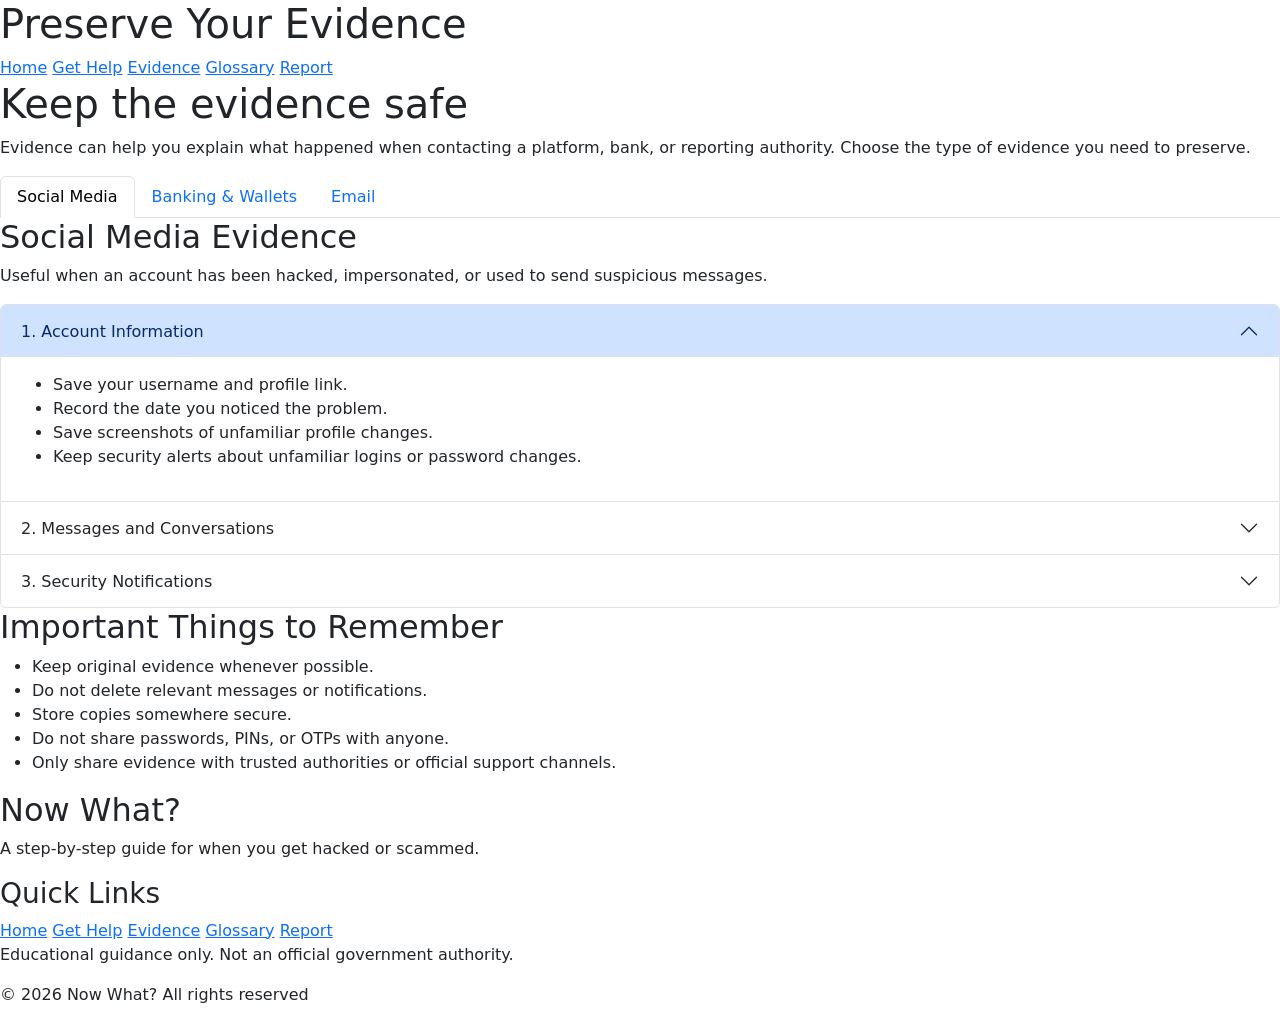
==== evidence.html @ eea25f43 "Upload Now What project" ====
<!DOCTYPE html>
<html lang="en">
<head>
    <meta charset="UTF-8">
    <meta name="viewport" content="width=device-width, initial-scale=1.0">
    <title>Evidence | Now What?</title>

    <link href="https://cdn.jsdelivr.net/npm/bootstrap@5.3.3/dist/css/bootstrap.min.css" rel="stylesheet">

    <link rel="stylesheet" href="css/style.css">
</head>
<body>
    
    <header class = "site-header">

        <h1>Preserve Your Evidence</h1>

        <nav>
            <a href="index.html" >Home</a>
            <a href="get-help.html">Get Help</a>
            <a href="evidence.html" aria-current="page">Evidence</a>
            <a href="glossary.html">Glossary</a>
            <a href="report.html">Report</a>
        </nav>

    </header>
      
<main>
    <section class="page-intro">
        <h1>Keep the evidence safe</h1>
        <p>
            Evidence can help you explain what happened when contacting
            a platform, bank, or reporting authority.
            Choose the type of evidence you need to preserve.
        </p>
    </section>

    <section class="evidence-guide">

        <!-- Evidence category tabs -->
        <ul class="nav nav-tabs" id="evidenceTabs" role="tablist">

            <li class="nav-item" role="presentation">
                <button class="nav-link active"
                    id="social-tab"
                    data-bs-toggle="tab"
                    data-bs-target="#social"
                    type="button"
                    role="tab">
                    Social Media
                </button>
            </li>

            <li class="nav-item" role="presentation">
                <button class="nav-link"
                    id="bank-tab"
                    data-bs-toggle="tab"
                    data-bs-target="#bank"
                    type="button"
                    role="tab">
                    Banking & Wallets
                </button>
            </li>

            <li class="nav-item" role="presentation">
                <button class="nav-link"
                    id="email-tab"
                    data-bs-toggle="tab"
                    data-bs-target="#email"
                    type="button"
                    role="tab">
                    Email
                </button>
            </li>

        </ul>

        <!-- Tab content -->
        <div class="tab-content" id="evidenceTabContent">

            <!-- SOCIAL MEDIA -->
            <div class="tab-pane fade show active"
                id="social" role="tabpanel">

                <h2>Social Media Evidence</h2>
                <p>Useful when an account has been hacked, impersonated, or used to send suspicious messages.</p>

                <div class="accordion" id="socialAccordion">

                    <div class="accordion-item">
                        <h3 class="accordion-header">
                            <button class="accordion-button"
                                type="button"
                                data-bs-toggle="collapse"
                                data-bs-target="#socialOne">
                                1. Account Information
                            </button>
                        </h3>
                        <div id="socialOne"
                            class="accordion-collapse collapse show"
                            data-bs-parent="#socialAccordion">
                            <div class="accordion-body">
                                <ul>
                                    <li>Save your username and profile link.</li>
                                    <li>Record the date you noticed the problem.</li>
                                    <li>Save screenshots of unfamiliar profile changes.</li>
                                    <li>Keep security alerts about unfamiliar logins or password changes.</li>
                                </ul>
                            </div>
                        </div>
                    </div>

                    <div class="accordion-item">
                        <h3 class="accordion-header">
                            <button class="accordion-button collapsed"
                                type="button"
                                data-bs-toggle="collapse"
                                data-bs-target="#socialTwo">
                                2. Messages and Conversations
                            </button>
                        </h3>
                        <div id="socialTwo"
                            class="accordion-collapse collapse"
                            data-bs-parent="#socialAccordion">
                            <div class="accordion-body">
                                <ul>
                                    <li>Capture relevant messages with their dates and times.</li>
                                    <li>Keep the sender's username or profile link.</li>
                                    <li>Preserve messages showing suspicious requests or threats.</li>
                                    <li>Do not edit the original screenshots.</li>
                                </ul>
                            </div>
                        </div>
                    </div>

                    <div class="accordion-item">
                        <h3 class="accordion-header">
                            <button class="accordion-button collapsed"
                                type="button"
                                data-bs-toggle="collapse"
                                data-bs-target="#socialThree">
                                3. Security Notifications
                            </button>
                        </h3>
                        <div id="socialThree"
                            class="accordion-collapse collapse"
                            data-bs-parent="#socialAccordion">
                            <div class="accordion-body">
                                <ul>
                                    <li>Save password-change notifications.</li>
                                    <li>Keep alerts about new devices or login locations.</li>
                                    <li>Save messages from the platform's official support team.</li>
                                </ul>
                            </div>
                        </div>
                    </div>

                </div>
            </div>

            <!-- BANKING AND WALLETS -->
            <div class="tab-pane fade"
                id="bank" role="tabpanel">

                <h2>Banking and Wallet Evidence</h2>
                <p>Useful when money has been transferred without permission or lost through a scam.</p>

                <div class="accordion" id="bankAccordion">

                    <div class="accordion-item">
                        <h3 class="accordion-header">
                            <button class="accordion-button"
                                type="button"
                                data-bs-toggle="collapse"
                                data-bs-target="#bankOne">
                                1. Transaction Details
                            </button>
                        </h3>
                        <div id="bankOne"
                            class="accordion-collapse collapse show"
                            data-bs-parent="#bankAccordion">
                            <div class="accordion-body">
                                <ul>
                                    <li>Save the transaction receipt.</li>
                                    <li>Record the transaction ID or reference number.</li>
                                    <li>Note the transaction date, time, and amount.</li>
                                    <li>Keep available recipient details for the bank or reporting authority.</li>
                                </ul>
                            </div>
                        </div>
                    </div>

                    <div class="accordion-item">
                        <h3 class="accordion-header">
                            <button class="accordion-button collapsed"
                                type="button"
                                data-bs-toggle="collapse"
                                data-bs-target="#bankTwo">
                                2. Communication Records
                            </button>
                        </h3>
                        <div id="bankTwo"
                            class="accordion-collapse collapse"
                            data-bs-parent="#bankAccordion">
                            <div class="accordion-body">
                                <ul>
                                    <li>Save messages exchanged with the suspected scammer.</li>
                                    <li>Keep relevant phone numbers, usernames, and payment requests.</li>
                                    <li>Save complaint reference numbers and responses from your bank.</li>
                                </ul>
                            </div>
                        </div>
                    </div>

                    <div class="accordion-item">
                        <h3 class="accordion-header">
                            <button class="accordion-button collapsed"
                                type="button"
                                data-bs-toggle="collapse"
                                data-bs-target="#bankThree">
                                3. Protect Your Financial Information
                            </button>
                        </h3>
                        <div id="bankThree"
                            class="accordion-collapse collapse"
                            data-bs-parent="#bankAccordion">
                            <div class="accordion-body">
                                <ul>
                                    <li>Contact your bank through its official app or phone number.</li>
                                    <li>Ask about securing your account or card.</li>
                                    <li>Never share your PIN, password, or OTP as evidence.</li>
                                    <li>Do not post bank statements or full account details publicly.</li>
                                </ul>
                            </div>
                        </div>
                    </div>

                </div>
            </div>

            <!-- EMAIL -->
            <div class="tab-pane fade"
                id="email" role="tabpanel">

                <h2>Email Evidence</h2>
                <p>Useful when dealing with phishing emails, suspicious attachments, or unauthorised account access.</p>

                <div class="accordion" id="emailAccordion">

                    <div class="accordion-item">
                        <h3 class="accordion-header">
                            <button class="accordion-button"
                                type="button"
                                data-bs-toggle="collapse"
                                data-bs-target="#emailOne">
                                1. Sender Information
                            </button>
                        </h3>
                        <div id="emailOne"
                            class="accordion-collapse collapse show"
                            data-bs-parent="#emailAccordion">
                            <div class="accordion-body">
                                <ul>
                                    <li>Save the sender's email address.</li>
                                    <li>Record the subject line and date received.</li>
                                    <li>Check whether the sender address looks different from the organisation it claims to represent.</li>
                                </ul>
                            </div>
                        </div>
                    </div>

                    <div class="accordion-item">
                        <h3 class="accordion-header">
                            <button class="accordion-button collapsed"
                                type="button"
                                data-bs-toggle="collapse"
                                data-bs-target="#emailTwo">
                                2. Email Content
                            </button>
                        </h3>
                        <div id="emailTwo"
                            class="accordion-collapse collapse"
                            data-bs-parent="#emailAccordion">
                            <div class="accordion-body">
                                <ul>
                                    <li>Preserve the original email where possible.</li>
                                    <li>Take screenshots showing the message and sender.</li>
                                    <li>Keep suspicious links visible in your evidence without opening them.</li>
                                    <li>Do not download or open suspicious attachments.</li>
                                </ul>
                            </div>
                        </div>
                    </div>

                    <div class="accordion-item">
                        <h3 class="accordion-header">
                            <button class="accordion-button collapsed"
                                type="button"
                                data-bs-toggle="collapse"
                                data-bs-target="#emailThree">
                                3. Account Security Alerts
                            </button>
                        </h3>
                        <div id="emailThree"
                            class="accordion-collapse collapse"
                            data-bs-parent="#emailAccordion">
                            <div class="accordion-body">
                                <ul>
                                    <li>Save unfamiliar login notifications.</li>
                                    <li>Keep password-reset and recovery notifications.</li>
                                    <li>Record the date and time of suspicious account activity.</li>
                                </ul>
                            </div>
                        </div>
                    </div>

                </div>
            </div>

        </div>
    </section>

    <section class="evidence-reminder">
        <h2>Important Things to Remember</h2>
        <ul>
            <li>Keep original evidence whenever possible.</li>
            <li>Do not delete relevant messages or notifications.</li>
            <li>Store copies somewhere secure.</li>
            <li>Do not share passwords, PINs, or OTPs with anyone.</li>
            <li>Only share evidence with trusted authorities or official support channels.</li>
        </ul>
    </section>

</main>

    

    <footer class = "site-footer">
        <div class = "footer-content">
            <div class="footer-about">
                <h2>Now What?</h2>
                <p>A step-by-step guide for when you get
                hacked or scammed.</p>
            </div>
            <div class = "footer-link">
                <h3>Quick Links</h3>

                <a href="index.html">Home</a>
                <a href="get-help.html">Get Help</a>
                <a href="evidence.html">Evidence</a>
                <a href="glossary.html">Glossary</a>
                <a href="report.html">Report</a>
            </div>
        </div>

        <div class = "footer-bottom">
            <p>Educational guidance only. Not an official
            government authority.</p>
            <p>© 2026 Now What? All rights reserved</p>
        </div>
    </footer>
<script src="https://cdn.jsdelivr.net/npm/bootstrap@5.3.3/dist/js/bootstrap.bundle.min.js"></script>    
</body>
</html>
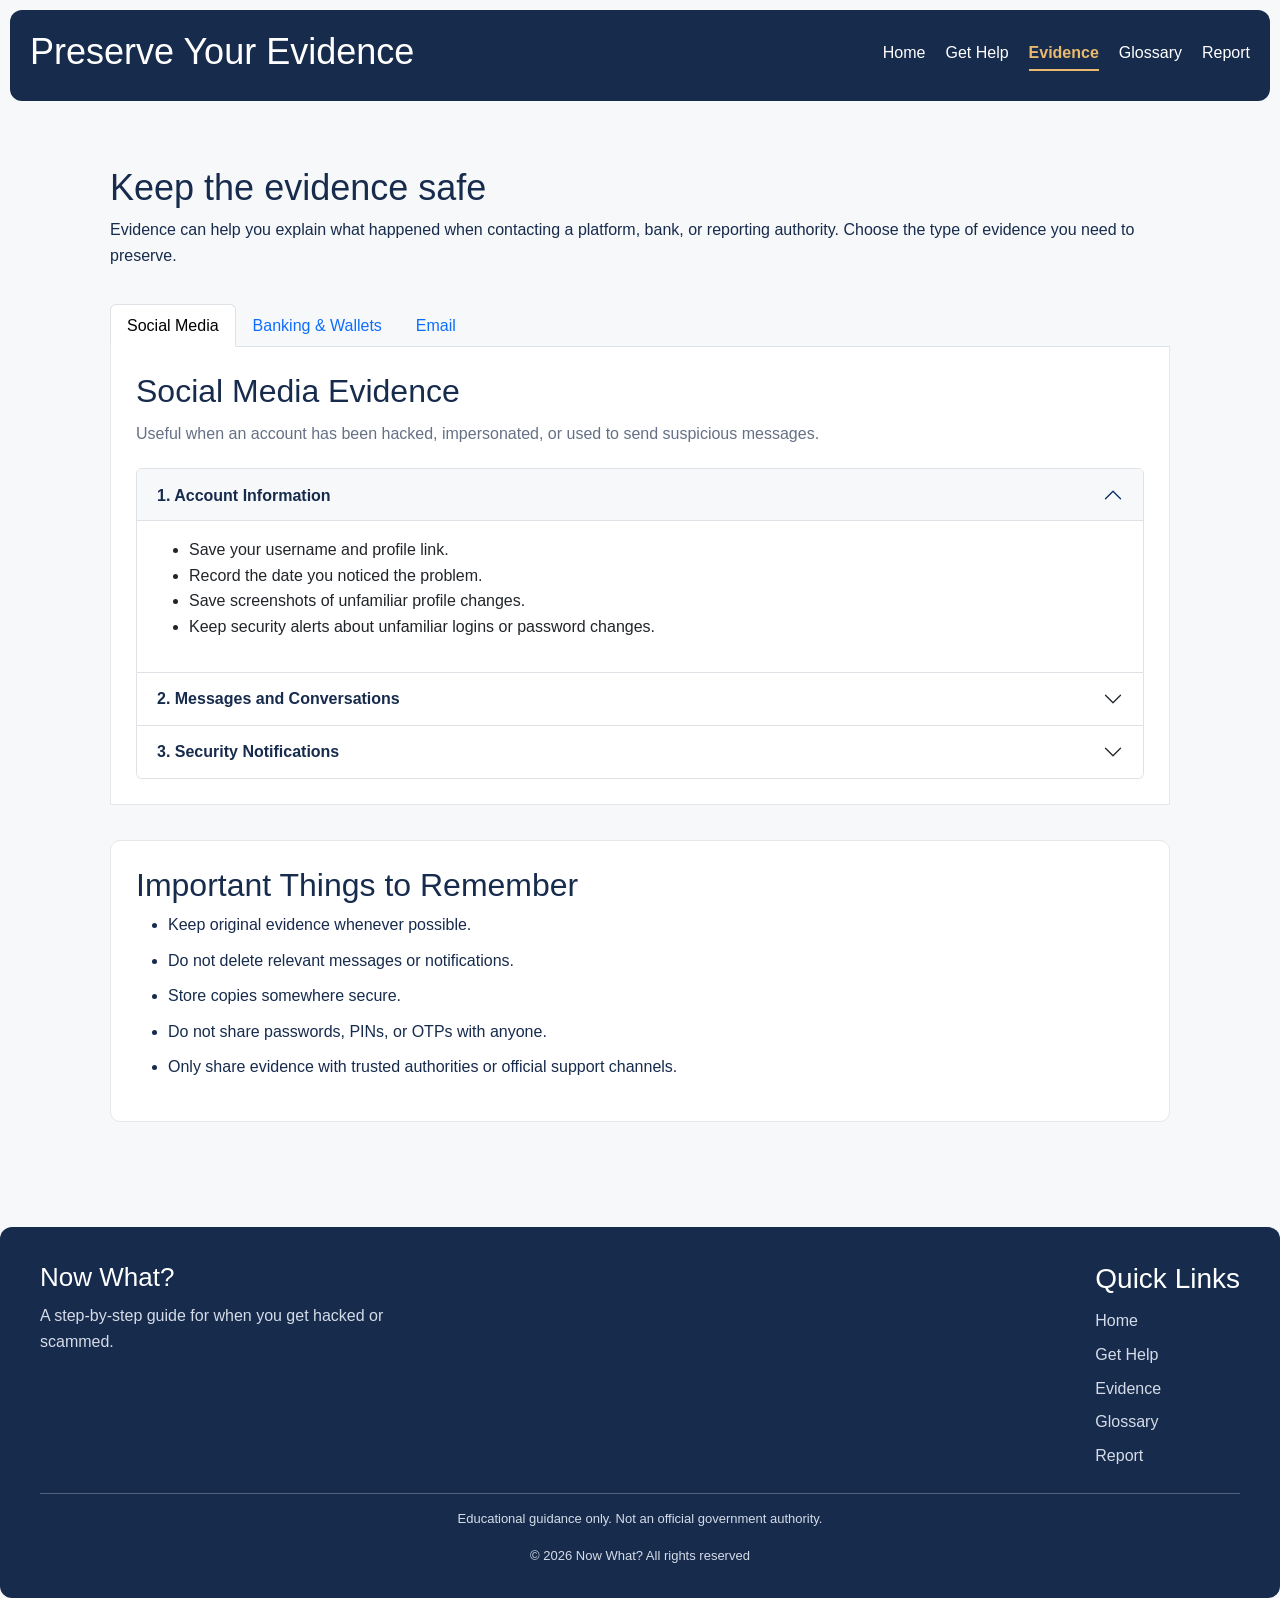
==== commit f3504376: "Fix HTML encoding issues in evidence.html" ====
--- a/evidence.html
+++ b/evidence.html
@@ -7,7 +7,7 @@
 
     <link href="https://cdn.jsdelivr.net/npm/bootstrap@5.3.3/dist/css/bootstrap.min.css" rel="stylesheet">
 
-    <link rel="stylesheet" href="css/style.css">
+    <link rel="stylesheet" href="style.css">
 </head>
 <body>
     
@@ -361,4 +361,4 @@
     </footer>
 <script src="https://cdn.jsdelivr.net/npm/bootstrap@5.3.3/dist/js/bootstrap.bundle.min.js"></script>    
 </body>
-</html>+</html>
--- a/style.css
+++ b/style.css
@@ -0,0 +1,543 @@
+main{
+    max-width: 1100px;
+    margin: 0 auto;
+    padding: 20px;
+}
+body{
+    font-family: Arial, Helvetica, sans-serif;
+    line-height: 1.6;
+    background-color: #F7F8FA ;
+    color: #172B4D;
+    margin: 0;
+}
+h1{
+    font-size: 36px;
+    line-height: 1.2;
+}
+.site-header{
+    background-color: #172B4D;
+    color: white;
+    padding: 20px;
+    margin: 10px;
+    border-radius: 12px;
+    display: flex;
+    justify-content: space-between;
+    align-items: center;
+}
+.hero{
+    padding: 40px 20px;
+    margin-bottom: 30px;
+}
+.situation-card{
+    background-color: white;
+    padding: 20px;
+    border-radius: 12px;
+    transition: transform 0.2s ease;
+    box-shadow: 0 2px 8px rgba(0,0,0,0.05);
+    border: 1px solid #E5E7EB;
+}
+.situation-card h3{
+    font-size: 20px;
+    margin-bottom: 8px;
+}
+.situation-card p{
+    color: #667085;
+    font-size: 15px;
+}
+.situation-card a{
+    display: inline-block;
+    background-color: #172B4D;
+    color: white;
+    text-decoration: none;
+    padding: 10px 16px;
+    border-radius: 6px;
+    margin-top: 10px;
+}
+.situation-card a:hover{
+    background-color: #29466F;
+}
+.situation-card:hover{
+    transform: translateY(-4px);
+}
+.situations-section {
+    display: grid;
+    grid-template-columns: 1fr 1fr;
+    gap: 20px;
+}
+nav{
+    display: flex;
+    gap: 20px;
+}
+nav a{
+    color: white;
+    text-decoration: none;
+    
+}
+nav a:hover{
+    color: #E9B96E;
+}
+@media (max-width: 600px)
+{
+    .site-header{
+        flex-direction: column;
+        align-items: flex-start;
+        gap: 15px;
+    }
+    nav{
+        flex-wrap: wrap;
+    }
+    .situations-section{
+        grid-template-columns: 1fr;
+    }
+    .glossary-grid{
+        grid-template-columns: 1fr;
+    }
+}
+.intro-text{
+    font-size: 30px;
+    font-weight: bold;
+    max-width: 650px;
+}
+.supporting-text{
+    font-size: 17px;
+    color: #667085;
+    max-width: 600px;
+}
+#guidance-section{
+    margin-top: 30px;
+}
+.guidance-step{
+    background-color: white;
+    border: 1px solid #E5E7EB;
+    border-radius: 10px;
+    padding: 16px;
+    margin-bottom: 12px;
+    display: flex;
+    align-items: center;
+    gap: 12px;
+}
+.guidance-step input{
+    width: 18px;
+    height: 18px;
+    accent-color: #172B4D;
+    cursor: pointer;
+}
+.progress-container{
+    margin: 20px 0;
+}
+.progress-track{
+    width: 100%;
+    height: 10px;
+    background-color: #E5E7EB;
+    border-radius: 10px;
+    overflow: hidden;
+}
+#progress-bar{
+    width: 0%;
+    height: 100%;
+    background-color: #172B4D;
+    border-radius: 10px;
+    transition: width 0.3s ease;
+}
+.evidence-card {
+    background-color: white;
+    border: 1px solid #E5E7EB;
+    border-radius: 10px;
+    padding: 20px;
+    margin-bottom: 15px;
+}
+
+.evidence-card p{
+    color: #667085;
+}
+.glossary-grid{
+    display: grid;
+    grid-template-columns: repeat(3, 1fr);
+    gap: 20px;
+}
+.glossary-card{
+    background-color: white;
+    border: 1px solid #E5E7EB;
+    border-radius: 12px;
+    padding: 20px;
+    transition: transform 0.2s ease;
+}
+.glossary-card h3{
+    font-size: 20px;
+    margin-bottom: 10px;
+}
+.glossary-card:hover{
+    transform: translateY(-4px);
+}
+input{
+    margin-top: 20px;
+    margin-bottom: 20px;
+}
+.report-grid{
+    display:grid;
+    grid-template-columns: repeat(3,1fr);
+    gap: 20px;
+}
+.report-grid .evidence-card{
+    margin-bottom: 0;
+    transition: transform 0.2s ease;
+}
+.report-grid .evidence-card:hover{
+    transform: translateY(-4px);
+}
+.report-grid a{
+    display: inline-block;
+    background-color: #172B4D;
+    color: white;
+    text-decoration: none;
+    padding: 10px 14px;
+    border-radius: 6px;
+    margin-top: 10px;
+}
+.report-grid a:hover{
+    background-color: #29466F;
+}
+.disclaimer{
+    background-color: #E9EEF5;
+    border-left: 4px solid #172B4D;
+    border-radius: 8px;
+    padding: 15px 20px;
+    margin-top: 35px;
+}
+.disclaimer p{
+    color: #667085;
+    font-size: 14px;
+    margin: 0;
+}
+@media (max-width: 600px){
+    .report-grid{
+        grid-template-columns: 1fr;
+    }
+}
+.site-footer{
+    background-color: #172B4D;
+    color: white;
+    padding: 35px 40px 15px;
+    margin-top: 50px;
+    border-radius: 12px;
+}
+.footer-content{
+    display: flex;
+    justify-content: space-between;
+    gap: 40px;
+    margin-bottom: 25px;
+}
+.footer-about{
+    max-width: 350px;
+}
+.footer-about h2{
+    font-size: 26px;
+    margin-bottom: 10px;
+}
+.footer-about p{
+    color: #D5DCE8;
+}
+.footer-link{
+    display: flex;
+    flex-direction: column;
+    gap: 8px;
+}
+.footer-link h3{
+    margin-bottom: 5px;
+}
+.footer-link a{
+    color: #D5DCE8;
+    text-decoration: none;
+}
+.footer-link a:hover{
+    color: #E9B96E;
+}
+.footer-bottom{
+    border-top: 1px solid #52627A;
+    padding-top: 15px;
+    text-align: center;
+    color: #D5DCE8;
+    font-size: 13px;
+}
+@media(max-width: 600px)
+{
+    .site-footer{
+        padding: 25px 20px 15px;
+    }
+    .footer-content{
+        flex-direction: column;
+        gap: 25px;
+    }
+}
+
+.question {
+    background: white;
+    padding: 18px;
+    margin: 18px 0;
+    border: 1px solid #E5E7EB;
+    border-radius: 10px;
+}
+
+.question h4 {
+    margin-bottom: 12px;
+}
+
+.question label {
+    display: inline-block;
+    margin: 7px 0;
+}
+
+#show-guidance {
+    background: #172B4D;
+    color: white;
+    padding: 12px 20px;
+    border: none;
+    border-radius: 6px;
+    cursor: pointer;
+}
+
+#show-guidance:hover {
+    background: #29466F;
+}
+
+.page-intro {
+    margin: 35px 0;
+}
+
+.evidence-guide {
+    margin: 30px 0;
+}
+
+.tab-content {
+    background: white;
+    padding: 25px;
+    border: 1px solid #E5E7EB;
+    border-top: none;
+}
+
+.tab-pane h2 {
+    margin-bottom: 10px;
+}
+
+.tab-pane > p {
+    color: #667085;
+    margin-bottom: 22px;
+}
+
+.accordion-button {
+    color: #172B4D;
+    font-weight: 600;
+}
+
+.accordion-button:not(.collapsed) {
+    background-color: #F7F8FA;
+    color: #172B4D;
+}
+
+.evidence-reminder {
+    background: white;
+    padding: 25px;
+    border: 1px solid #E5E7EB;
+    border-radius: 10px;
+    margin: 35px 0;
+}
+
+.evidence-reminder li {
+    margin-bottom: 10px;
+}
+
+@media (max-width: 600px) {
+    .tab-content {
+        padding: 15px;
+    }
+
+    .nav-tabs .nav-link {
+        padding: 8px;
+        font-size: 13px;
+    }
+}
+
+.glossary-filters {
+    display: flex;
+    flex-wrap: wrap;
+    gap: 10px;
+    margin: 20px 0;
+}
+
+.filter-btn {
+    background: white;
+    color: #172B4D;
+    border: 1px solid #E5E7EB;
+    padding: 9px 16px;
+    border-radius: 20px;
+    cursor: pointer;
+}
+
+.filter-btn:hover {
+    background: #F0F2F5;
+}
+
+.filter-btn.active {
+    background: #172B4D;
+    color: white;
+    border-color: #172B4D;
+}
+
+.glossary-card h3 {
+    color: #172B4D;
+    margin-bottom: 10px;
+}
+
+.glossary-card p {
+    color: #667085;
+    line-height: 1.6;
+}
+.glossary-card[hidden] {
+    display: none !important;
+}
+.feedback-section {
+    background-color: white;
+    padding: 30px;
+    margin: 40px 0;
+    border: 1px solid #E5E7EB;
+    border-radius: 10px;
+}
+
+.feedback-section h2 {
+    color: #172B4D;
+    margin-bottom: 10px;
+}
+
+.form-group {
+    margin-bottom: 20px;
+}
+
+.form-group label {
+    display: block;
+    margin-bottom: 8px;
+    font-weight: bold;
+    color: #172B4D;
+}
+
+.form-group input,
+.form-group textarea {
+    width: 100%;
+    padding: 12px;
+    border: 1px solid #E5E7EB;
+    border-radius: 6px;
+    font-family: Arial, sans-serif;
+    font-size: 15px;
+}
+
+.form-group textarea {
+    min-height: 120px;
+    resize: vertical;
+}
+
+.feedback-section button {
+    background-color: #172B4D;
+    color: white;
+    padding: 12px 22px;
+    border: none;
+    border-radius: 6px;
+    cursor: pointer;
+}
+
+.feedback-section button:hover {
+    background-color: #E9B96E;
+    color: #172B4D;
+}
+
+#feedback-success {
+    color: green;
+    margin-top: 20px;
+    font-weight: bold;
+}
+/* General responsive improvements */
+
+* {
+    box-sizing: border-box;
+}
+
+img {
+    max-width: 100%;
+    height: auto;
+}
+
+/* Tablet screens */
+@media (max-width: 900px) {
+    .glossary-grid {
+        grid-template-columns: repeat(2, 1fr);
+    }
+
+    .report-grid {
+        grid-template-columns: repeat(2, 1fr);
+    }
+}
+
+/* Mobile screens */
+@media (max-width: 600px) {
+    main {
+        padding: 15px;
+    }
+
+    h1 {
+        font-size: 28px;
+    }
+
+    .intro-text {
+        font-size: 24px;
+    }
+
+    .site-header {
+        margin: 5px;
+        padding: 15px;
+    }
+
+    nav {
+        gap: 12px;
+    }
+
+    nav a {
+        font-size: 14px;
+    }
+
+    .glossary-grid,
+    .report-grid {
+        grid-template-columns: 1fr;
+    }
+
+    .feedback-section {
+        padding: 20px;
+    }
+
+    .guidance-step {
+        align-items: flex-start;
+    }
+
+    .footer-content {
+        gap: 20px;
+    }
+}
+.form-error {
+    display: block;
+    color: #B42318;
+    font-size: 14px;
+    margin-top: 5px;
+}
+
+#feedback-error {
+    margin-bottom: 10px;
+}
+#guidance-results a {
+    display: inline-block;
+    margin-right: 15px;
+    margin-top: 8px;
+}
+nav a[aria-current="page"] {
+    color: #E9B96E;
+    font-weight: bold;
+    border-bottom: 2px solid #E9B96E;
+    padding-bottom: 4px;
+    text-decoration: none;
+}
